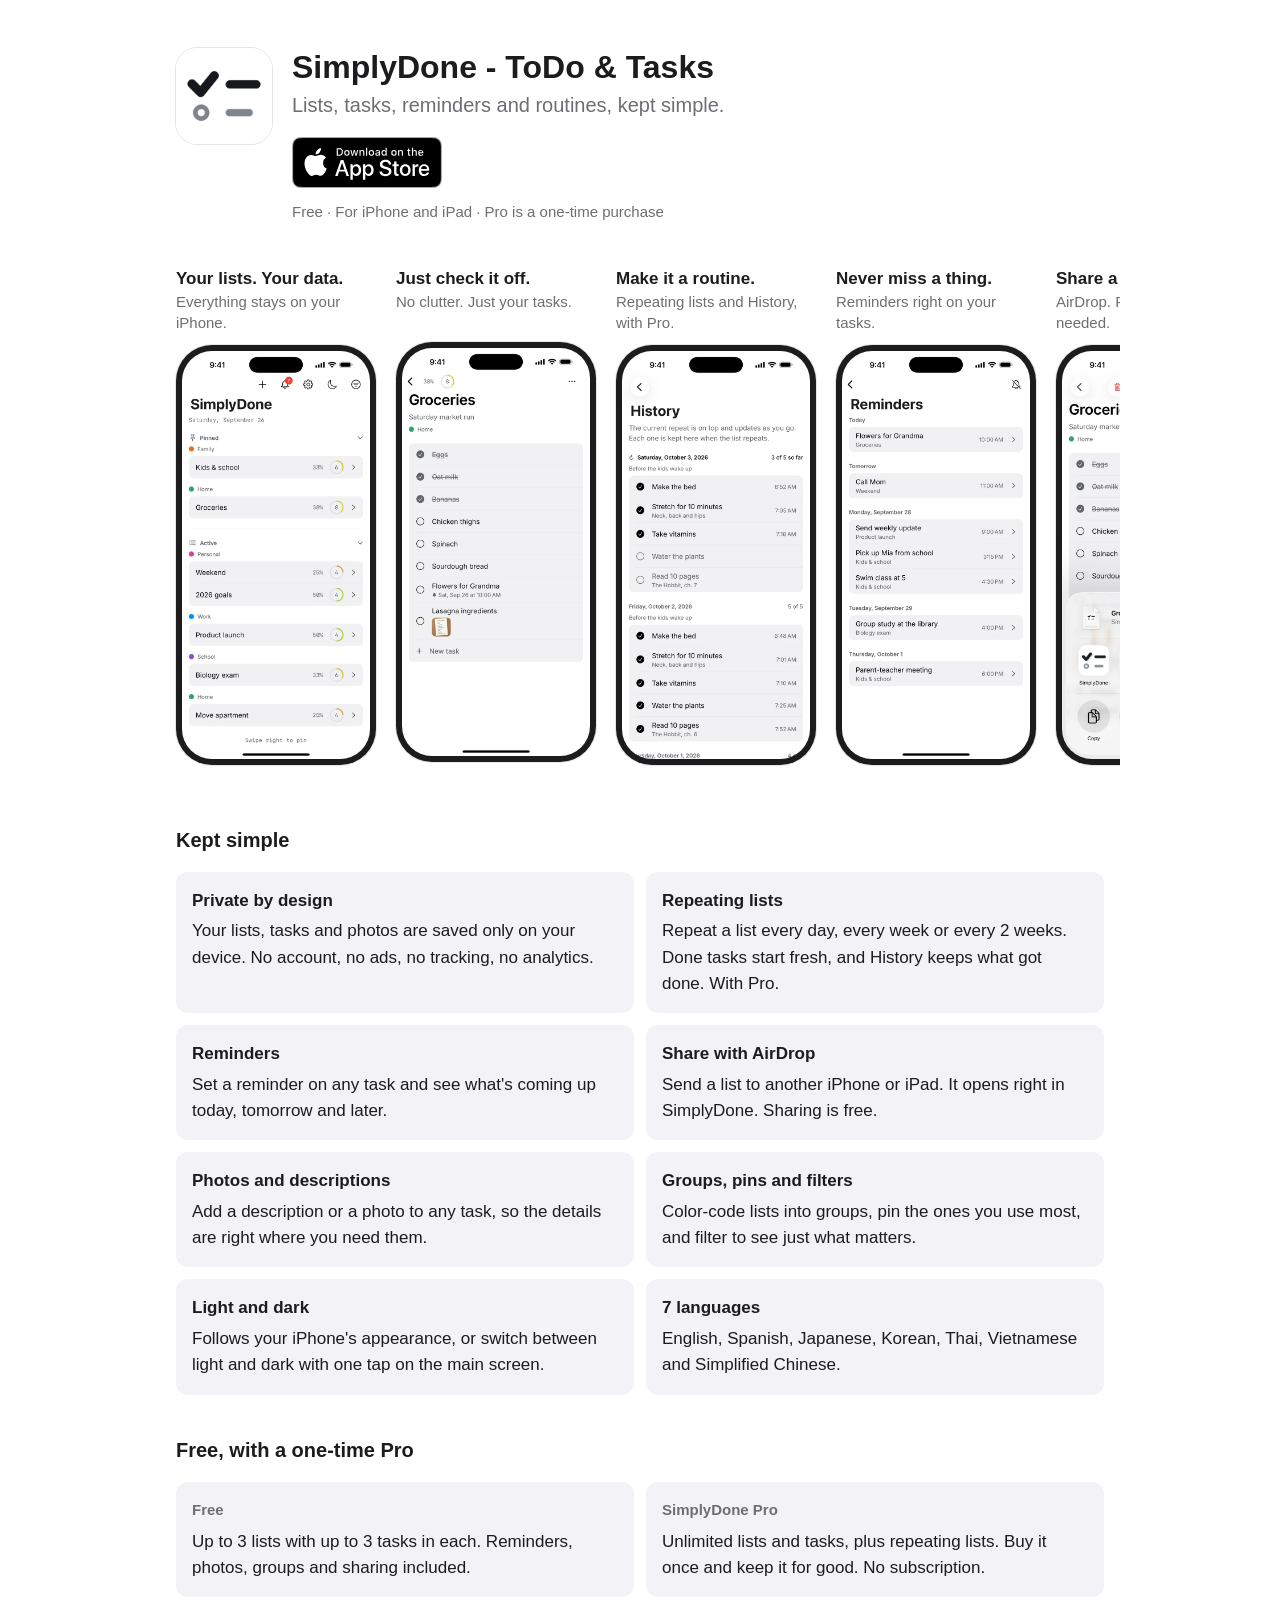
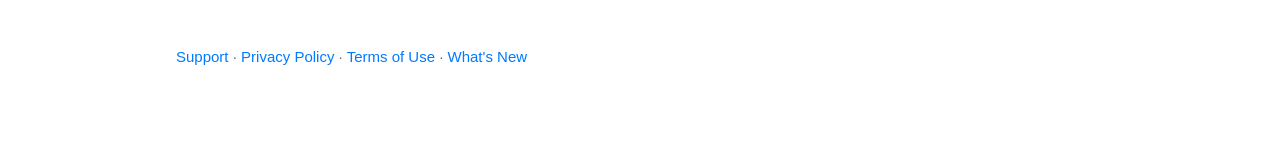
==== index.html @ 26eb67f1 "feature: product landing page for SimplyDone - ToDo & Tasks - Make the home page the app's product p" ====
<!doctype html>
<html lang="en">
  <head>
    <meta charset="utf-8" />
    <meta name="viewport" content="width=device-width, initial-scale=1" />
    <title>SimplyDone - ToDo &amp; Tasks</title>
    <meta name="description" content="Lists, tasks, reminders and routines, kept simple. Everything stays on your iPhone. No account, no ads, no tracking." />
    <meta name="apple-itunes-app" content="app-id=6815755294" />
    <link rel="icon" type="image/png" href="favicon.png" />
    <link rel="apple-touch-icon" href="apple-touch-icon.png" />
    <link rel="stylesheet" href="style.css" />
  </head>
  <body>
    <main class="wide">
      <header class="app-header">
        <img class="app-icon" src="todo/images/icon.png" width="96" height="96" alt="SimplyDone app icon" />
        <div>
          <h1>SimplyDone - ToDo &amp; Tasks</h1>
          <p class="tagline">Lists, tasks, reminders and routines, kept simple.</p>
          <a class="store-badge" href="https://apps.apple.com/app/id6815755294">
            <img src="todo/images/app-store-black.svg" width="150" height="50" alt="Download on the App Store" />
          </a>
          <p class="meta">Free · For iPhone and iPad · Pro is a one-time purchase</p>
        </div>
      </header>

      <section class="gallery" aria-label="Screenshots">
        <figure>
          <figcaption><strong>Your lists. Your data.</strong> Everything stays on your iPhone.</figcaption>
          <div class="phone"><img src="todo/images/main.webp" width="660" height="1434" alt="The main screen with pinned and active lists in color groups" /></div>
        </figure>
        <figure>
          <figcaption><strong>Just check it off.</strong> No clutter. Just your tasks.</figcaption>
          <div class="phone"><img src="todo/images/check.webp" width="660" height="1434" alt="A grocery list with some items checked off" loading="lazy" /></div>
        </figure>
        <figure>
          <figcaption><strong>Make it a routine.</strong> Repeating lists and History, with Pro.</figcaption>
          <div class="phone"><img src="todo/images/routine.webp" width="660" height="1434" alt="History of a repeating morning list, with the time each task was done" loading="lazy" /></div>
        </figure>
        <figure>
          <figcaption><strong>Never miss a thing.</strong> Reminders right on your tasks.</figcaption>
          <div class="phone"><img src="todo/images/reminders.webp" width="660" height="1434" alt="Upcoming reminders grouped by day" loading="lazy" /></div>
        </figure>
        <figure>
          <figcaption><strong>Share a list in a tap.</strong> AirDrop. Free, no account needed.</figcaption>
          <div class="phone"><img src="todo/images/share.webp" width="660" height="1434" alt="Sharing a grocery list from the share sheet" loading="lazy" /></div>
        </figure>
        <figure>
          <figcaption><strong>Add a photo to any task.</strong> Snap the flyer, the note, the list.</figcaption>
          <div class="phone"><img src="todo/images/photos.webp" width="660" height="1434" alt="A photo of a field trip flyer attached to a task" loading="lazy" /></div>
        </figure>
        <figure>
          <figcaption><strong>Sorted your way.</strong> Color groups, pins and filters.</figcaption>
          <div class="phone"><img src="todo/images/sorted.webp" width="660" height="1434" alt="Filtering the main screen by Pinned, Active or Completed" loading="lazy" /></div>
        </figure>
        <figure>
          <figcaption><strong>No sign-up. Just start.</strong> Your lists never leave your iPhone.</figcaption>
          <div class="phone"><img src="todo/images/dark.webp" width="660" height="1434" alt="The main screen in dark mode" loading="lazy" /></div>
        </figure>
      </section>

      <h2>Kept simple</h2>
      <div class="features">
        <div class="card">
          <h3>Private by design</h3>
          <p>Your lists, tasks and photos are saved only on your device. No account, no ads, no tracking, no analytics.</p>
        </div>
        <div class="card">
          <h3>Repeating lists</h3>
          <p>Repeat a list every day, every week or every 2 weeks. Done tasks start fresh, and History keeps what got done. With Pro.</p>
        </div>
        <div class="card">
          <h3>Reminders</h3>
          <p>Set a reminder on any task and see what's coming up today, tomorrow and later.</p>
        </div>
        <div class="card">
          <h3>Share with AirDrop</h3>
          <p>Send a list to another iPhone or iPad. It opens right in SimplyDone. Sharing is free.</p>
        </div>
        <div class="card">
          <h3>Photos and descriptions</h3>
          <p>Add a description or a photo to any task, so the details are right where you need them.</p>
        </div>
        <div class="card">
          <h3>Groups, pins and filters</h3>
          <p>Color-code lists into groups, pin the ones you use most, and filter to see just what matters.</p>
        </div>
        <div class="card">
          <h3>Light and dark</h3>
          <p>Follows your iPhone's appearance, or switch between light and dark with one tap on the main screen.</p>
        </div>
        <div class="card">
          <h3>7 languages</h3>
          <p>English, Spanish, Japanese, Korean, Thai, Vietnamese and Simplified Chinese.</p>
        </div>
      </div>

      <h2>Free, with a one-time Pro</h2>
      <div class="features">
        <div class="card">
          <p class="label">Free</p>
          <p>Up to 3 lists with up to 3 tasks in each. Reminders, photos, groups and sharing included.</p>
        </div>
        <div class="card">
          <p class="label">SimplyDone Pro</p>
          <p>Unlimited lists and tasks, plus repeating lists. Buy it once and keep it for good. No subscription.</p>
        </div>
      </div>

      <footer>
        <p><a href="todo/support/">Support</a> · <a href="todo/privacy/">Privacy Policy</a> · <a href="todo/terms/">Terms of Use</a> · <a href="todo/changelog/">What's New</a></p>
      </footer>
    </main>
  </body>
</html>
---- style.css ----
:root {
  --text: #1c1c1e;
  --muted: #6e6e73;
  --background: #ffffff;
  --card: #f2f2f7;
  --link: #007aff;
  --hairline: rgba(0, 0, 0, 0.1);
}

@media (prefers-color-scheme: dark) {
  :root {
    --text: #f2f2f7;
    --muted: #98989f;
    --background: #000000;
    --card: #1c1c1e;
    --link: #0a84ff;
    --hairline: rgba(255, 255, 255, 0.16);
  }
}

* {
  box-sizing: border-box;
}

body {
  margin: 0;
  background: var(--background);
  color: var(--text);
  font: 17px/1.55 -apple-system, BlinkMacSystemFont, 'SF Pro Text', 'Helvetica Neue', Arial, sans-serif;
  -webkit-text-size-adjust: 100%;
}

main {
  max-width: 680px;
  margin: 0 auto;
  padding: 48px 16px 64px;
}

h1 {
  font-size: 32px;
  line-height: 1.2;
  margin: 0 0 8px;
}

h2 {
  font-size: 20px;
  margin: 40px 0 8px;
}

h3 {
  font-size: 17px;
  margin: 24px 0 4px;
}

p,
ul {
  margin: 0 0 12px;
}

ul {
  padding-left: 20px;
}

a {
  color: var(--link);
  text-decoration: none;
}

a:hover {
  text-decoration: underline;
}

.subtitle {
  color: var(--muted);
  margin-bottom: 32px;
}

.card {
  background: var(--card);
  border-radius: 12px;
  padding: 16px;
  margin: 16px 0;
}

.card p:last-child,
.card ul:last-child {
  margin-bottom: 0;
}

.label {
  color: var(--muted);
  font-size: 15px;
  font-weight: 600;
  margin-bottom: 8px;
}

footer {
  margin-top: 48px;
  color: var(--muted);
  font-size: 15px;
}

/* Product page */

main.wide {
  max-width: 960px;
}

.app-header {
  display: flex;
  gap: 20px;
  align-items: flex-start;
  margin-bottom: 40px;
}

.app-header h1 {
  margin-bottom: 4px;
}

.app-icon {
  flex: none;
  width: 96px;
  height: 96px;
  border-radius: 22%;
  box-shadow: 0 0 0 1px var(--hairline);
}

.tagline {
  color: var(--muted);
  font-size: 20px;
  margin-bottom: 16px;
}

.store-badge {
  display: block;
  width: fit-content;
}

.store-badge img {
  display: block;
  width: 150px;
  height: auto;
}

.meta {
  color: var(--muted);
  font-size: 15px;
  margin: 12px 0 0;
}

.gallery {
  display: flex;
  gap: 20px;
  overflow-x: auto;
  scroll-snap-type: x mandatory;
  margin: 0 -16px;
  padding: 4px 16px 20px;
  scroll-padding: 0 16px;
}

.gallery figure {
  flex: 0 0 200px;
  margin: 0;
  scroll-snap-align: start;
}

.gallery figcaption {
  color: var(--muted);
  font-size: 15px;
  line-height: 1.4;
  min-height: 63px;
  margin-bottom: 12px;
}

.gallery figcaption strong {
  display: block;
  color: var(--text);
  font-size: 17px;
}

.phone {
  padding: 6px;
  border-radius: 36px;
  background: #1c1c1e;
  box-shadow: 0 0 0 1px var(--hairline);
}

.phone img {
  display: block;
  width: 100%;
  height: auto;
  border-radius: 30px;
}

.features {
  display: grid;
  grid-template-columns: 1fr 1fr;
  gap: 12px;
  margin: 16px 0;
}

.features .card {
  margin: 0;
}

.features h3 {
  margin-top: 0;
}

@media (max-width: 600px) {
  .features {
    grid-template-columns: 1fr;
  }
}

@media (max-width: 480px) {
  .app-header {
    flex-direction: column;
    gap: 16px;
  }

  .app-header h1 {
    font-size: 28px;
  }

  .tagline {
    font-size: 17px;
  }
}
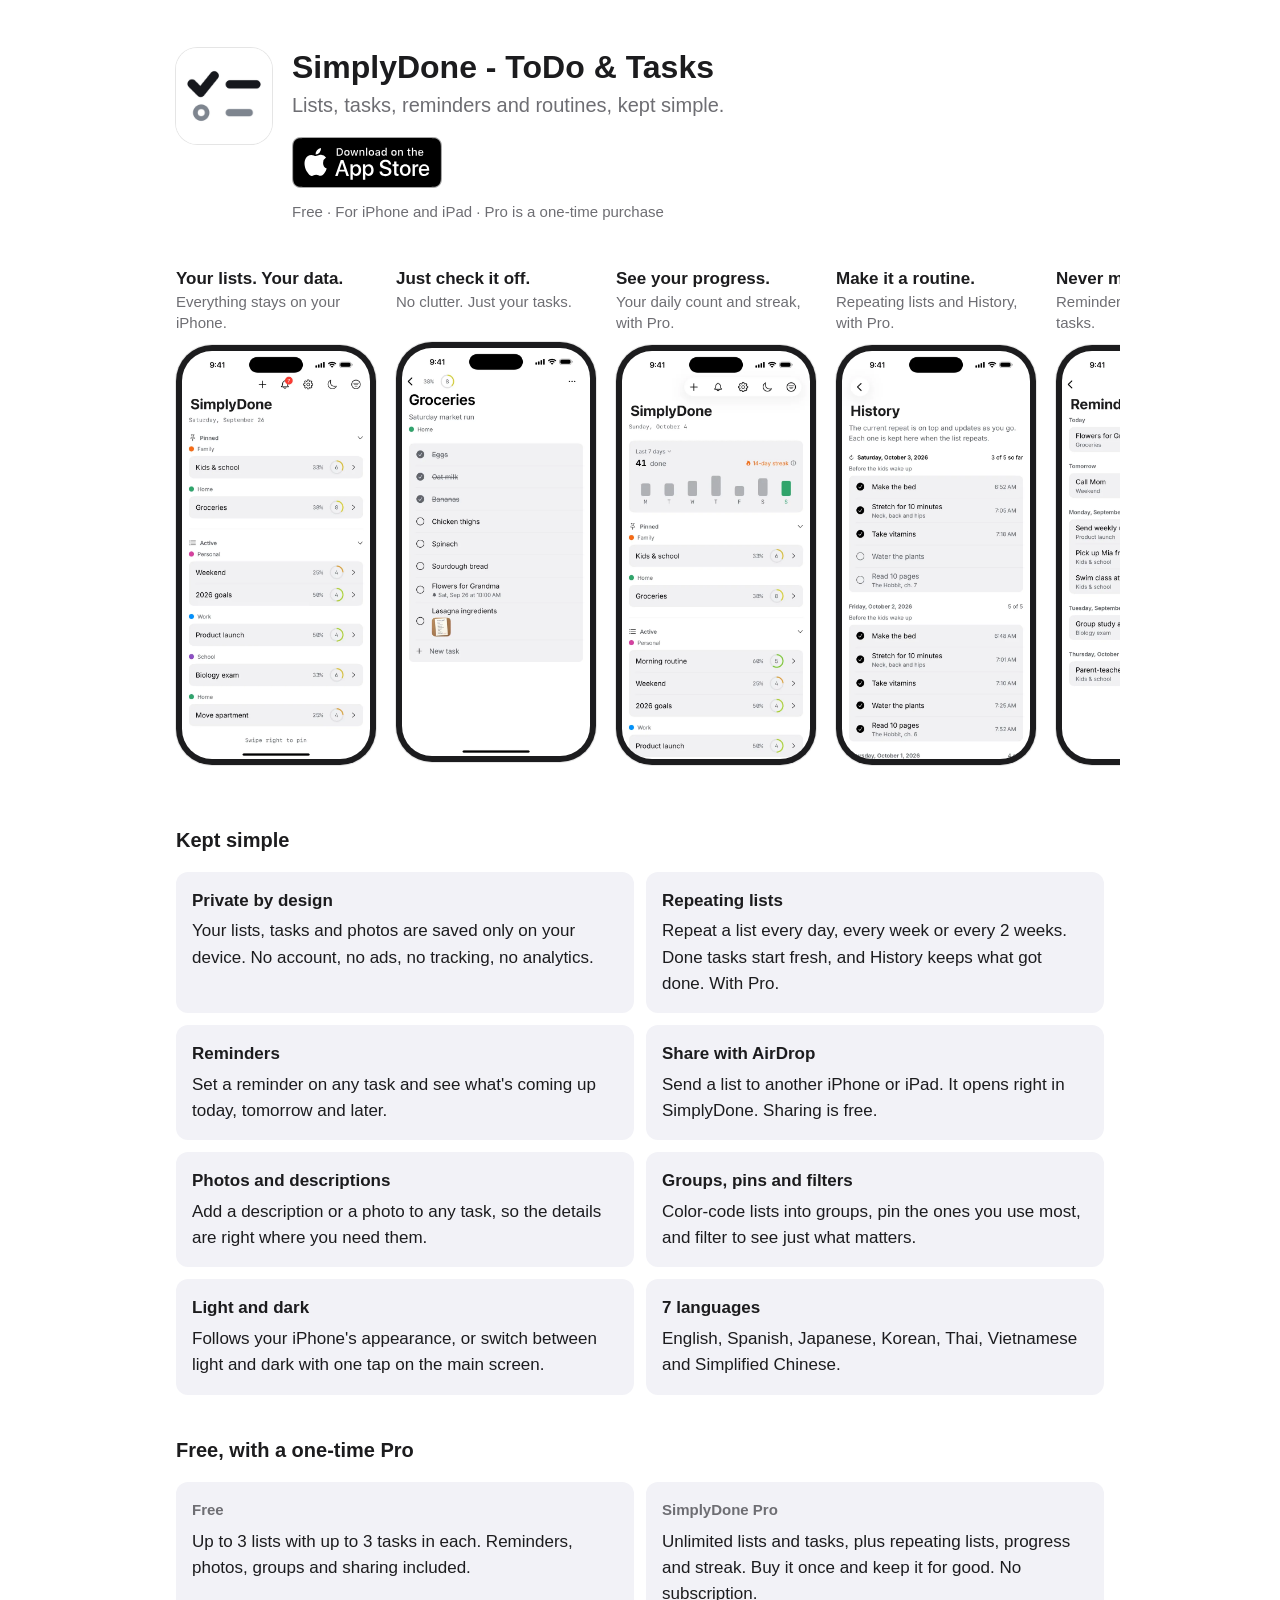
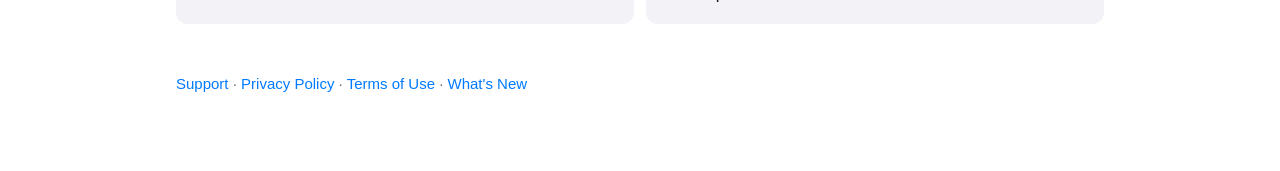
==== commit 2c4c1e42: "feature: 1.2.0 changelog and app previews - Add 1.2.0 to What's New, released Oct 5, 2026: progress " ====
--- a/index.html
+++ b/index.html
@@ -34,6 +34,10 @@
           <div class="phone"><img src="todo/images/check.webp" width="660" height="1434" alt="A grocery list with some items checked off" loading="lazy" /></div>
         </figure>
         <figure>
+          <figcaption><strong>See your progress.</strong> Your daily count and streak, with Pro.</figcaption>
+          <div class="phone"><img src="todo/images/progress.webp" width="660" height="1434" alt="The progress card on the main screen, with tasks done each day and a 14-day streak" loading="lazy" /></div>
+        </figure>
+        <figure>
           <figcaption><strong>Make it a routine.</strong> Repeating lists and History, with Pro.</figcaption>
           <div class="phone"><img src="todo/images/routine.webp" width="660" height="1434" alt="History of a repeating morning list, with the time each task was done" loading="lazy" /></div>
         </figure>
@@ -55,7 +59,7 @@
         </figure>
         <figure>
           <figcaption><strong>No sign-up. Just start.</strong> Your lists never leave your iPhone.</figcaption>
-          <div class="phone"><img src="todo/images/dark.webp" width="660" height="1434" alt="The main screen in dark mode" loading="lazy" /></div>
+          <div class="phone"><img src="todo/images/dark.webp" width="660" height="1434" alt="The main screen in dark mode, with the progress card" loading="lazy" /></div>
         </figure>
       </section>
 
@@ -103,7 +107,7 @@
         </div>
         <div class="card">
           <p class="label">SimplyDone Pro</p>
-          <p>Unlimited lists and tasks, plus repeating lists. Buy it once and keep it for good. No subscription.</p>
+          <p>Unlimited lists and tasks, plus repeating lists, progress and streak. Buy it once and keep it for good. No subscription.</p>
         </div>
       </div>
 
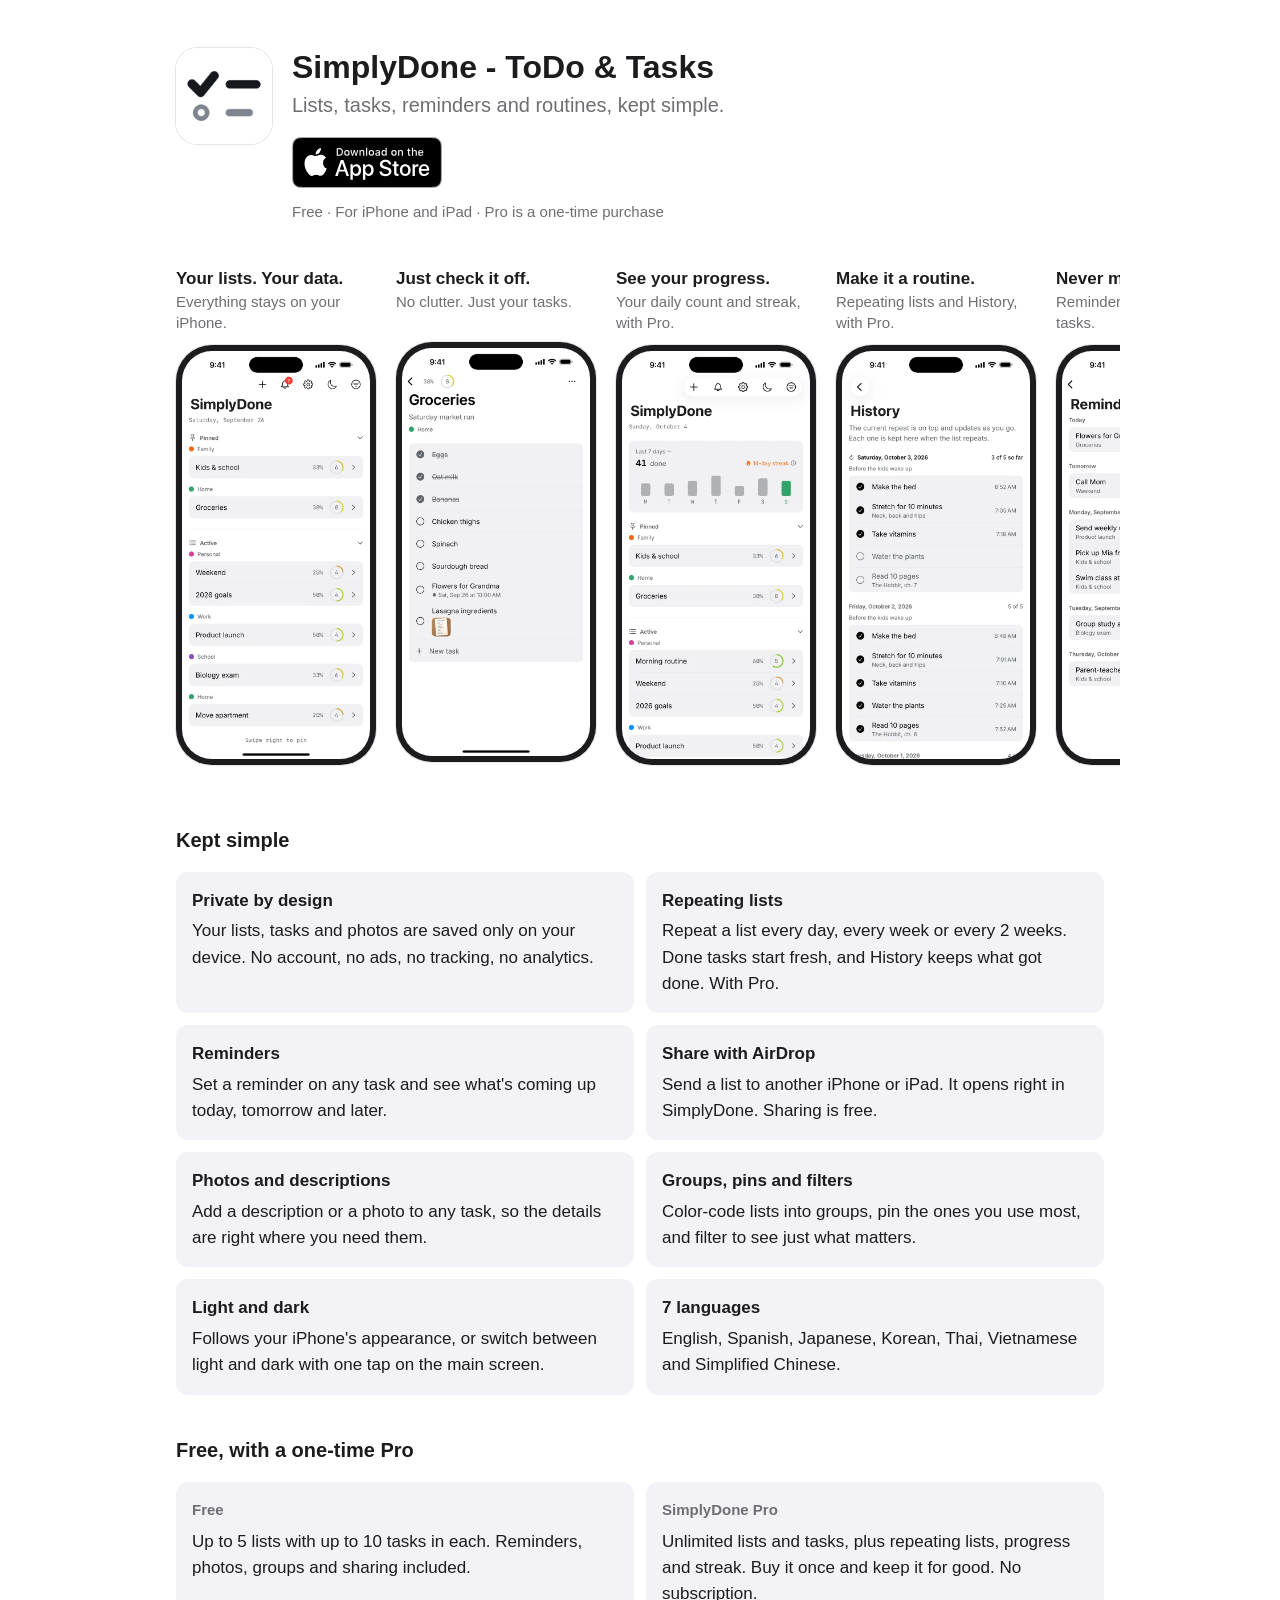
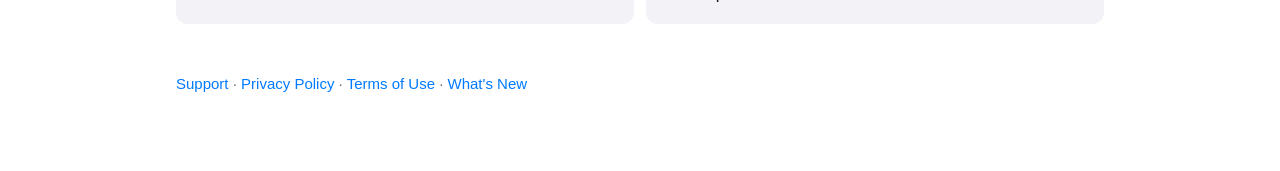
==== commit 0f0fc0bc: "chore: raise free tier limits to 5 lists and 10 tasks - Update the landing page Free card from 3 lis" ====
--- a/index.html
+++ b/index.html
@@ -3,12 +3,40 @@
   <head>
     <meta charset="utf-8" />
     <meta name="viewport" content="width=device-width, initial-scale=1" />
-    <title>SimplyDone - ToDo &amp; Tasks</title>
-    <meta name="description" content="Lists, tasks, reminders and routines, kept simple. Everything stays on your iPhone. No account, no ads, no tracking." />
+    <title>SimplyDone - ToDo &amp; Tasks · Private To-Do List App for iPhone</title>
+    <meta name="description" content="A simple to-do list app for iPhone and iPad. Lists, tasks, reminders and routines, kept simple. Everything stays on your iPhone. No account, no ads, no tracking." />
+    <link rel="canonical" href="https://simplydevlab.github.io/simplydone-site/" />
     <meta name="apple-itunes-app" content="app-id=6815755294" />
+    <meta property="og:type" content="website" />
+    <meta property="og:site_name" content="SimplyDone" />
+    <meta property="og:title" content="SimplyDone - ToDo &amp; Tasks" />
+    <meta property="og:description" content="Lists, tasks, reminders and routines, kept simple. Everything stays on your iPhone. No account, no ads, no tracking." />
+    <meta property="og:url" content="https://simplydevlab.github.io/simplydone-site/" />
+    <meta property="og:image" content="https://simplydevlab.github.io/simplydone-site/todo/images/icon.png" />
+    <meta property="og:image:alt" content="SimplyDone app icon" />
+    <meta name="twitter:card" content="summary" />
     <link rel="icon" type="image/png" href="favicon.png" />
     <link rel="apple-touch-icon" href="apple-touch-icon.png" />
     <link rel="stylesheet" href="style.css" />
+    <script type="application/ld+json">
+      {
+        "@context": "https://schema.org",
+        "@type": "MobileApplication",
+        "name": "SimplyDone - ToDo & Tasks",
+        "description": "Lists, tasks, reminders and routines, kept simple. Everything stays on your iPhone. No account, no ads, no tracking.",
+        "url": "https://simplydevlab.github.io/simplydone-site/",
+        "image": "https://simplydevlab.github.io/simplydone-site/todo/images/icon.png",
+        "operatingSystem": "iOS",
+        "applicationCategory": "UtilitiesApplication",
+        "installUrl": "https://apps.apple.com/app/id6815755294",
+        "inLanguage": ["en", "es", "ja", "ko", "th", "vi", "zh-Hans"],
+        "offers": {
+          "@type": "Offer",
+          "price": "0",
+          "priceCurrency": "USD"
+        }
+      }
+    </script>
   </head>
   <body>
     <main class="wide">
@@ -103,7 +131,7 @@
       <div class="features">
         <div class="card">
           <p class="label">Free</p>
-          <p>Up to 3 lists with up to 3 tasks in each. Reminders, photos, groups and sharing included.</p>
+          <p>Up to 5 lists with up to 10 tasks in each. Reminders, photos, groups and sharing included.</p>
         </div>
         <div class="card">
           <p class="label">SimplyDone Pro</p>
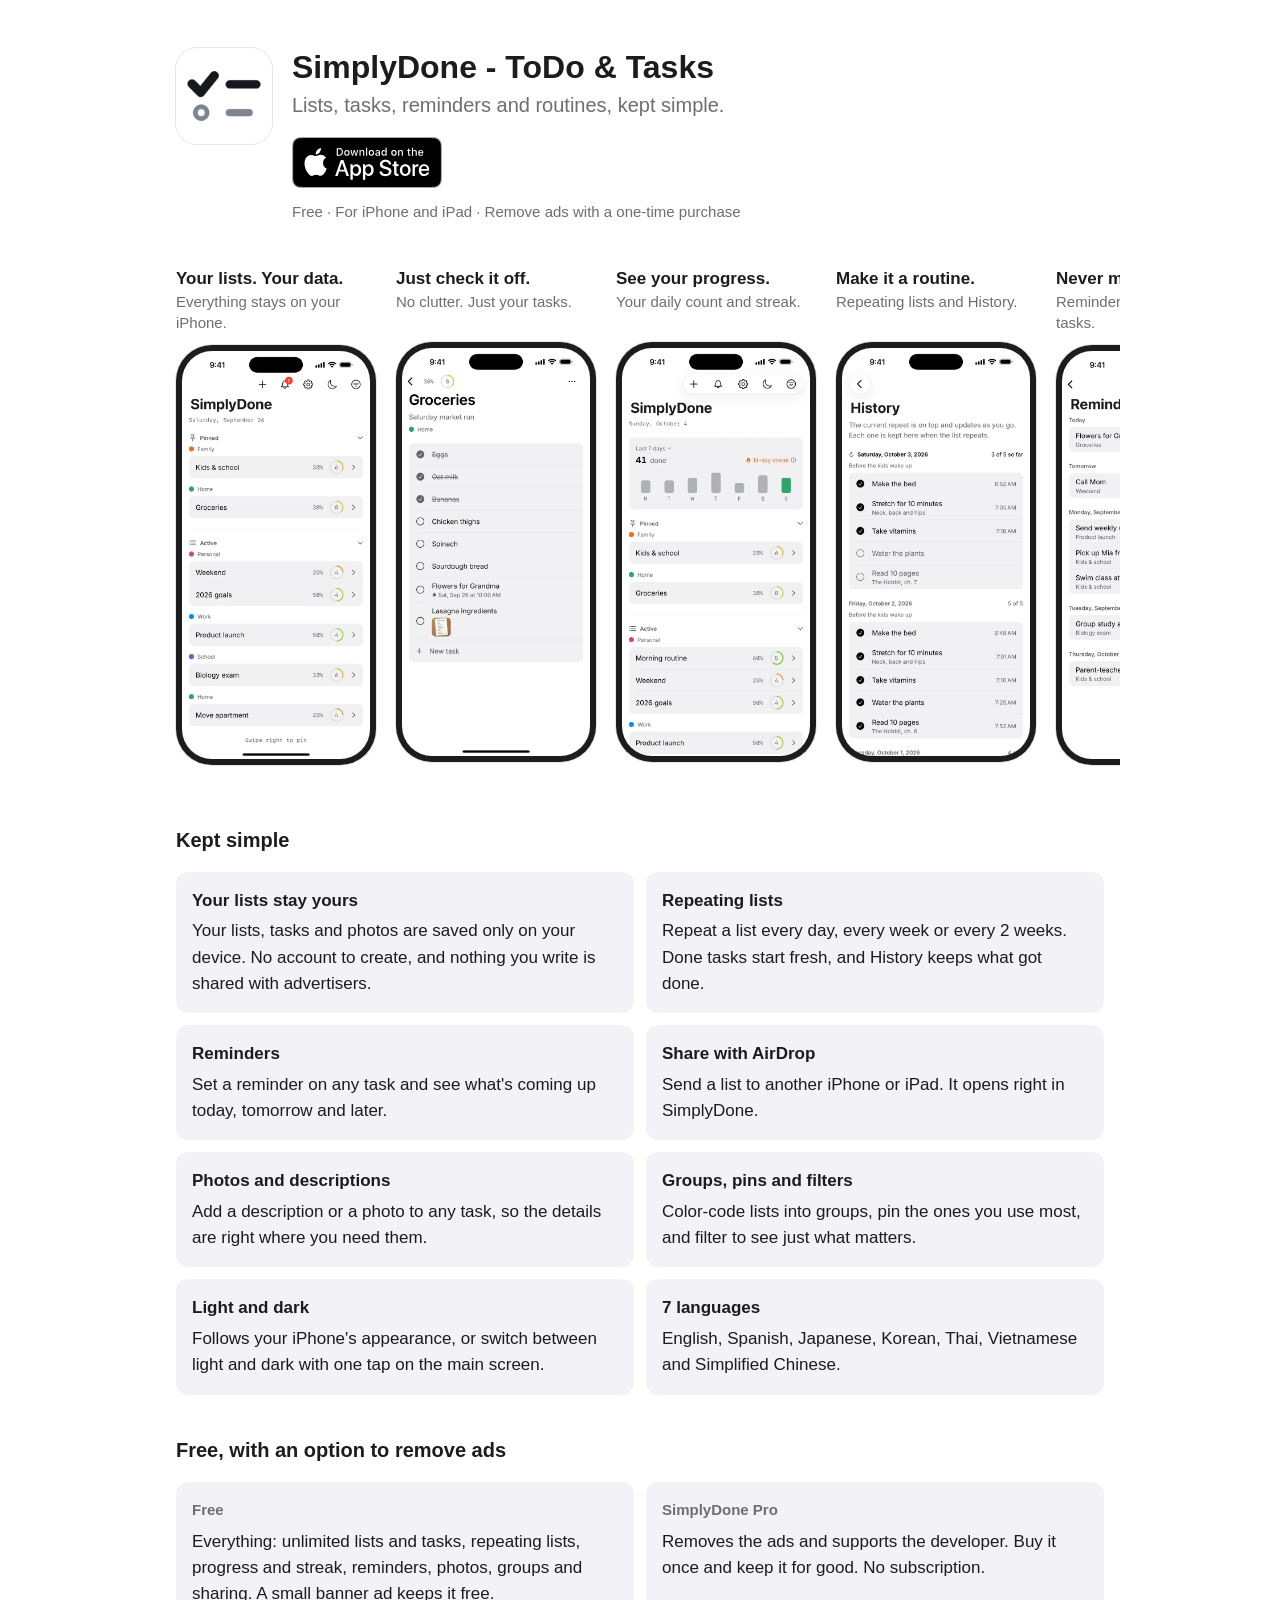
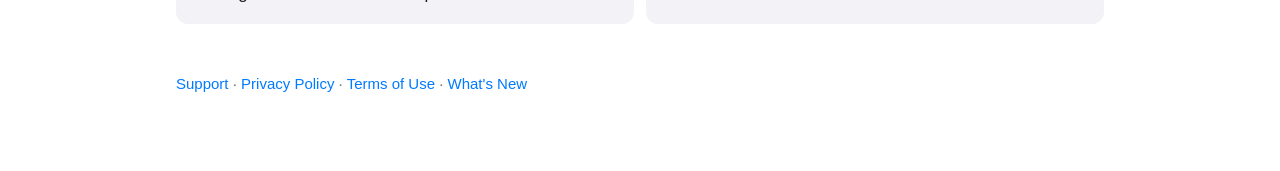
==== commit c26c61c0: "chore: Site matches 1.3.0, free with ads and Pro removes them - Privacy Policy: new Ads and "Your ch" ====
--- a/index.html
+++ b/index.html
@@ -3,14 +3,14 @@
   <head>
     <meta charset="utf-8" />
     <meta name="viewport" content="width=device-width, initial-scale=1" />
-    <title>SimplyDone - ToDo &amp; Tasks · Private To-Do List App for iPhone</title>
-    <meta name="description" content="A simple to-do list app for iPhone and iPad. Lists, tasks, reminders and routines, kept simple. Everything stays on your iPhone. No account, no ads, no tracking." />
+    <title>SimplyDone - ToDo &amp; Tasks · Simple To-Do List App for iPhone</title>
+    <meta name="description" content="A simple to-do list app for iPhone and iPad. Lists, tasks, reminders and routines, kept simple. Free, with no account. Your lists stay on your iPhone." />
     <link rel="canonical" href="https://simplydevlab.github.io/simplydone-site/" />
     <meta name="apple-itunes-app" content="app-id=6815755294" />
     <meta property="og:type" content="website" />
     <meta property="og:site_name" content="SimplyDone" />
     <meta property="og:title" content="SimplyDone - ToDo &amp; Tasks" />
-    <meta property="og:description" content="Lists, tasks, reminders and routines, kept simple. Everything stays on your iPhone. No account, no ads, no tracking." />
+    <meta property="og:description" content="Lists, tasks, reminders and routines, kept simple. Free, with no account. Your lists stay on your iPhone." />
     <meta property="og:url" content="https://simplydevlab.github.io/simplydone-site/" />
     <meta property="og:image" content="https://simplydevlab.github.io/simplydone-site/todo/images/icon.png" />
     <meta property="og:image:alt" content="SimplyDone app icon" />
@@ -23,7 +23,7 @@
         "@context": "https://schema.org",
         "@type": "MobileApplication",
         "name": "SimplyDone - ToDo & Tasks",
-        "description": "Lists, tasks, reminders and routines, kept simple. Everything stays on your iPhone. No account, no ads, no tracking.",
+        "description": "Lists, tasks, reminders and routines, kept simple. Free, with no account. Your lists stay on your iPhone.",
         "url": "https://simplydevlab.github.io/simplydone-site/",
         "image": "https://simplydevlab.github.io/simplydone-site/todo/images/icon.png",
         "operatingSystem": "iOS",
@@ -48,7 +48,7 @@
           <a class="store-badge" href="https://apps.apple.com/app/id6815755294">
             <img src="todo/images/app-store-black.svg" width="150" height="50" alt="Download on the App Store" />
           </a>
-          <p class="meta">Free · For iPhone and iPad · Pro is a one-time purchase</p>
+          <p class="meta">Free · For iPhone and iPad · Remove ads with a one-time purchase</p>
         </div>
       </header>
 
@@ -62,11 +62,11 @@
           <div class="phone"><img src="todo/images/check.webp" width="660" height="1434" alt="A grocery list with some items checked off" loading="lazy" /></div>
         </figure>
         <figure>
-          <figcaption><strong>See your progress.</strong> Your daily count and streak, with Pro.</figcaption>
+          <figcaption><strong>See your progress.</strong> Your daily count and streak.</figcaption>
           <div class="phone"><img src="todo/images/progress.webp" width="660" height="1434" alt="The progress card on the main screen, with tasks done each day and a 14-day streak" loading="lazy" /></div>
         </figure>
         <figure>
-          <figcaption><strong>Make it a routine.</strong> Repeating lists and History, with Pro.</figcaption>
+          <figcaption><strong>Make it a routine.</strong> Repeating lists and History.</figcaption>
           <div class="phone"><img src="todo/images/routine.webp" width="660" height="1434" alt="History of a repeating morning list, with the time each task was done" loading="lazy" /></div>
         </figure>
         <figure>
@@ -74,7 +74,7 @@
           <div class="phone"><img src="todo/images/reminders.webp" width="660" height="1434" alt="Upcoming reminders grouped by day" loading="lazy" /></div>
         </figure>
         <figure>
-          <figcaption><strong>Share a list in a tap.</strong> AirDrop. Free, no account needed.</figcaption>
+          <figcaption><strong>Share a list in a tap.</strong> AirDrop. No account needed.</figcaption>
           <div class="phone"><img src="todo/images/share.webp" width="660" height="1434" alt="Sharing a grocery list from the share sheet" loading="lazy" /></div>
         </figure>
         <figure>
@@ -94,12 +94,12 @@
       <h2>Kept simple</h2>
       <div class="features">
         <div class="card">
-          <h3>Private by design</h3>
-          <p>Your lists, tasks and photos are saved only on your device. No account, no ads, no tracking, no analytics.</p>
+          <h3>Your lists stay yours</h3>
+          <p>Your lists, tasks and photos are saved only on your device. No account to create, and nothing you write is shared with advertisers.</p>
         </div>
         <div class="card">
           <h3>Repeating lists</h3>
-          <p>Repeat a list every day, every week or every 2 weeks. Done tasks start fresh, and History keeps what got done. With Pro.</p>
+          <p>Repeat a list every day, every week or every 2 weeks. Done tasks start fresh, and History keeps what got done.</p>
         </div>
         <div class="card">
           <h3>Reminders</h3>
@@ -107,7 +107,7 @@
         </div>
         <div class="card">
           <h3>Share with AirDrop</h3>
-          <p>Send a list to another iPhone or iPad. It opens right in SimplyDone. Sharing is free.</p>
+          <p>Send a list to another iPhone or iPad. It opens right in SimplyDone.</p>
         </div>
         <div class="card">
           <h3>Photos and descriptions</h3>
@@ -127,15 +127,15 @@
         </div>
       </div>
 
-      <h2>Free, with a one-time Pro</h2>
+      <h2>Free, with an option to remove ads</h2>
       <div class="features">
         <div class="card">
           <p class="label">Free</p>
-          <p>Up to 5 lists with up to 10 tasks in each. Reminders, photos, groups and sharing included.</p>
+          <p>Everything: unlimited lists and tasks, repeating lists, progress and streak, reminders, photos, groups and sharing. A small banner ad keeps it free.</p>
         </div>
         <div class="card">
           <p class="label">SimplyDone Pro</p>
-          <p>Unlimited lists and tasks, plus repeating lists, progress and streak. Buy it once and keep it for good. No subscription.</p>
+          <p>Removes the ads and supports the developer. Buy it once and keep it for good. No subscription.</p>
         </div>
       </div>
 
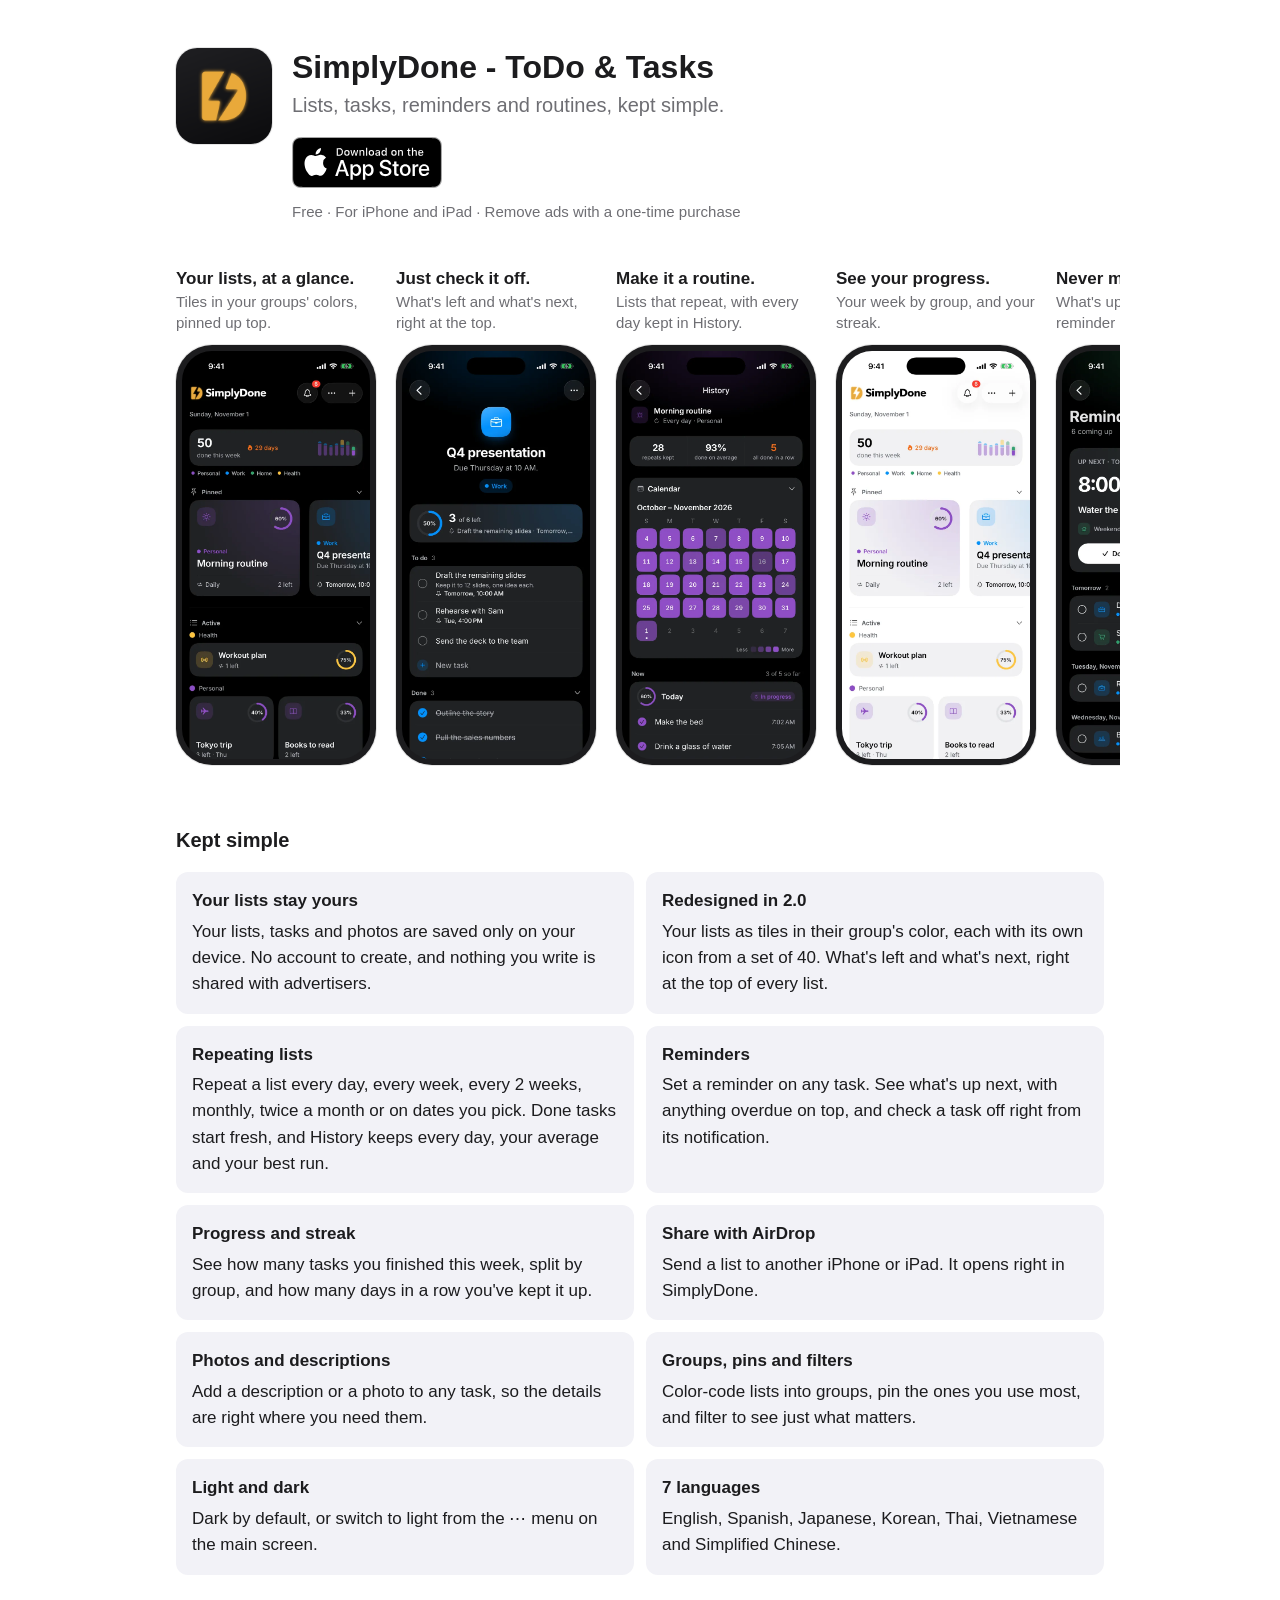
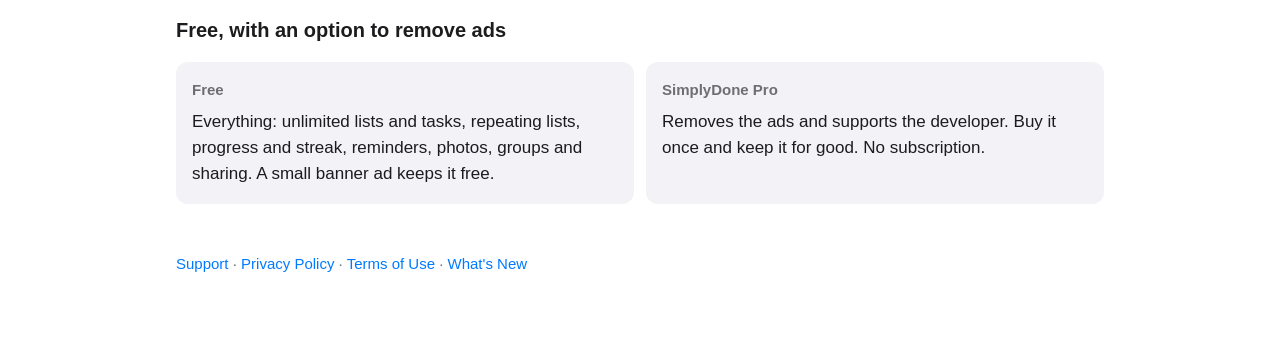
==== commit b49fe522: "chore: Site matches 2.0.0, with the redesign's icon, screenshots and What's New - App icon, favicon " ====
--- a/index.html
+++ b/index.html
@@ -54,40 +54,32 @@
 
       <section class="gallery" aria-label="Screenshots">
         <figure>
-          <figcaption><strong>Your lists. Your data.</strong> Everything stays on your iPhone.</figcaption>
-          <div class="phone"><img src="todo/images/main.webp" width="660" height="1434" alt="The main screen with pinned and active lists in color groups" /></div>
+          <figcaption><strong>Your lists, at a glance.</strong> Tiles in your groups' colors, pinned up top.</figcaption>
+          <div class="phone"><img src="todo/images/main.webp" width="660" height="1435" alt="The main screen in dark mode: this week's done count and streak, pinned lists as tiles, and active lists in color groups" /></div>
         </figure>
         <figure>
-          <figcaption><strong>Just check it off.</strong> No clutter. Just your tasks.</figcaption>
-          <div class="phone"><img src="todo/images/check.webp" width="660" height="1434" alt="A grocery list with some items checked off" loading="lazy" /></div>
+          <figcaption><strong>Just check it off.</strong> What's left and what's next, right at the top.</figcaption>
+          <div class="phone"><img src="todo/images/check.webp" width="660" height="1435" alt="A work list with 3 of 6 tasks left, its next reminder, and done tasks folded below" loading="lazy" /></div>
         </figure>
         <figure>
-          <figcaption><strong>See your progress.</strong> Your daily count and streak.</figcaption>
-          <div class="phone"><img src="todo/images/progress.webp" width="660" height="1434" alt="The progress card on the main screen, with tasks done each day and a 14-day streak" loading="lazy" /></div>
+          <figcaption><strong>Make it a routine.</strong> Lists that repeat, with every day kept in History.</figcaption>
+          <div class="phone"><img src="todo/images/routine.webp" width="660" height="1435" alt="History of a daily morning list: a calendar of the days kept, the average done, and the best run" loading="lazy" /></div>
         </figure>
         <figure>
-          <figcaption><strong>Make it a routine.</strong> Repeating lists and History.</figcaption>
-          <div class="phone"><img src="todo/images/routine.webp" width="660" height="1434" alt="History of a repeating morning list, with the time each task was done" loading="lazy" /></div>
+          <figcaption><strong>See your progress.</strong> Your week by group, and your streak.</figcaption>
+          <div class="phone"><img src="todo/images/progress.webp" width="660" height="1435" alt="The main screen in light mode, with the week's tasks done by group and a 29-day streak" loading="lazy" /></div>
         </figure>
         <figure>
-          <figcaption><strong>Never miss a thing.</strong> Reminders right on your tasks.</figcaption>
-          <div class="phone"><img src="todo/images/reminders.webp" width="660" height="1434" alt="Upcoming reminders grouped by day" loading="lazy" /></div>
+          <figcaption><strong>Never miss a thing.</strong> What's up next, and every reminder by day.</figcaption>
+          <div class="phone"><img src="todo/images/reminders.webp" width="660" height="1435" alt="The Reminders page, with the next reminder on top and the rest grouped by day" loading="lazy" /></div>
         </figure>
         <figure>
-          <figcaption><strong>Share a list in a tap.</strong> AirDrop. No account needed.</figcaption>
-          <div class="phone"><img src="todo/images/share.webp" width="660" height="1434" alt="Sharing a grocery list from the share sheet" loading="lazy" /></div>
-        </figure>
-        <figure>
-          <figcaption><strong>Add a photo to any task.</strong> Snap the flyer, the note, the list.</figcaption>
-          <div class="phone"><img src="todo/images/photos.webp" width="660" height="1434" alt="A photo of a field trip flyer attached to a task" loading="lazy" /></div>
-        </figure>
-        <figure>
-          <figcaption><strong>Sorted your way.</strong> Color groups, pins and filters.</figcaption>
-          <div class="phone"><img src="todo/images/sorted.webp" width="660" height="1434" alt="Filtering the main screen by Pinned, Active or Completed" loading="lazy" /></div>
+          <figcaption><strong>Make every list yours.</strong> 40 icons, your groups' colors, and any repeat.</figcaption>
+          <div class="phone"><img src="todo/images/icons.webp" width="660" height="1435" alt="Editing a trip list: its icon, group and repeat" loading="lazy" /></div>
         </figure>
         <figure>
           <figcaption><strong>No sign-up. Just start.</strong> Your lists never leave your iPhone.</figcaption>
-          <div class="phone"><img src="todo/images/dark.webp" width="660" height="1434" alt="The main screen in dark mode, with the progress card" loading="lazy" /></div>
+          <div class="phone"><img src="todo/images/start.webp" width="660" height="1435" alt="The welcome screen, with a New list button and ready-made lists to start from" loading="lazy" /></div>
         </figure>
       </section>
 
@@ -98,12 +90,20 @@
           <p>Your lists, tasks and photos are saved only on your device. No account to create, and nothing you write is shared with advertisers.</p>
         </div>
         <div class="card">
+          <h3>Redesigned in 2.0</h3>
+          <p>Your lists as tiles in their group's color, each with its own icon from a set of 40. What's left and what's next, right at the top of every list.</p>
+        </div>
+        <div class="card">
           <h3>Repeating lists</h3>
-          <p>Repeat a list every day, every week or every 2 weeks. Done tasks start fresh, and History keeps what got done.</p>
+          <p>Repeat a list every day, every week, every 2 weeks, monthly, twice a month or on dates you pick. Done tasks start fresh, and History keeps every day, your average and your best run.</p>
         </div>
         <div class="card">
           <h3>Reminders</h3>
-          <p>Set a reminder on any task and see what's coming up today, tomorrow and later.</p>
+          <p>Set a reminder on any task. See what's up next, with anything overdue on top, and check a task off right from its notification.</p>
+        </div>
+        <div class="card">
+          <h3>Progress and streak</h3>
+          <p>See how many tasks you finished this week, split by group, and how many days in a row you've kept it up.</p>
         </div>
         <div class="card">
           <h3>Share with AirDrop</h3>
@@ -119,7 +119,7 @@
         </div>
         <div class="card">
           <h3>Light and dark</h3>
-          <p>Follows your iPhone's appearance, or switch between light and dark with one tap on the main screen.</p>
+          <p>Dark by default, or switch to light from the ⋯ menu on the main screen.</p>
         </div>
         <div class="card">
           <h3>7 languages</h3>
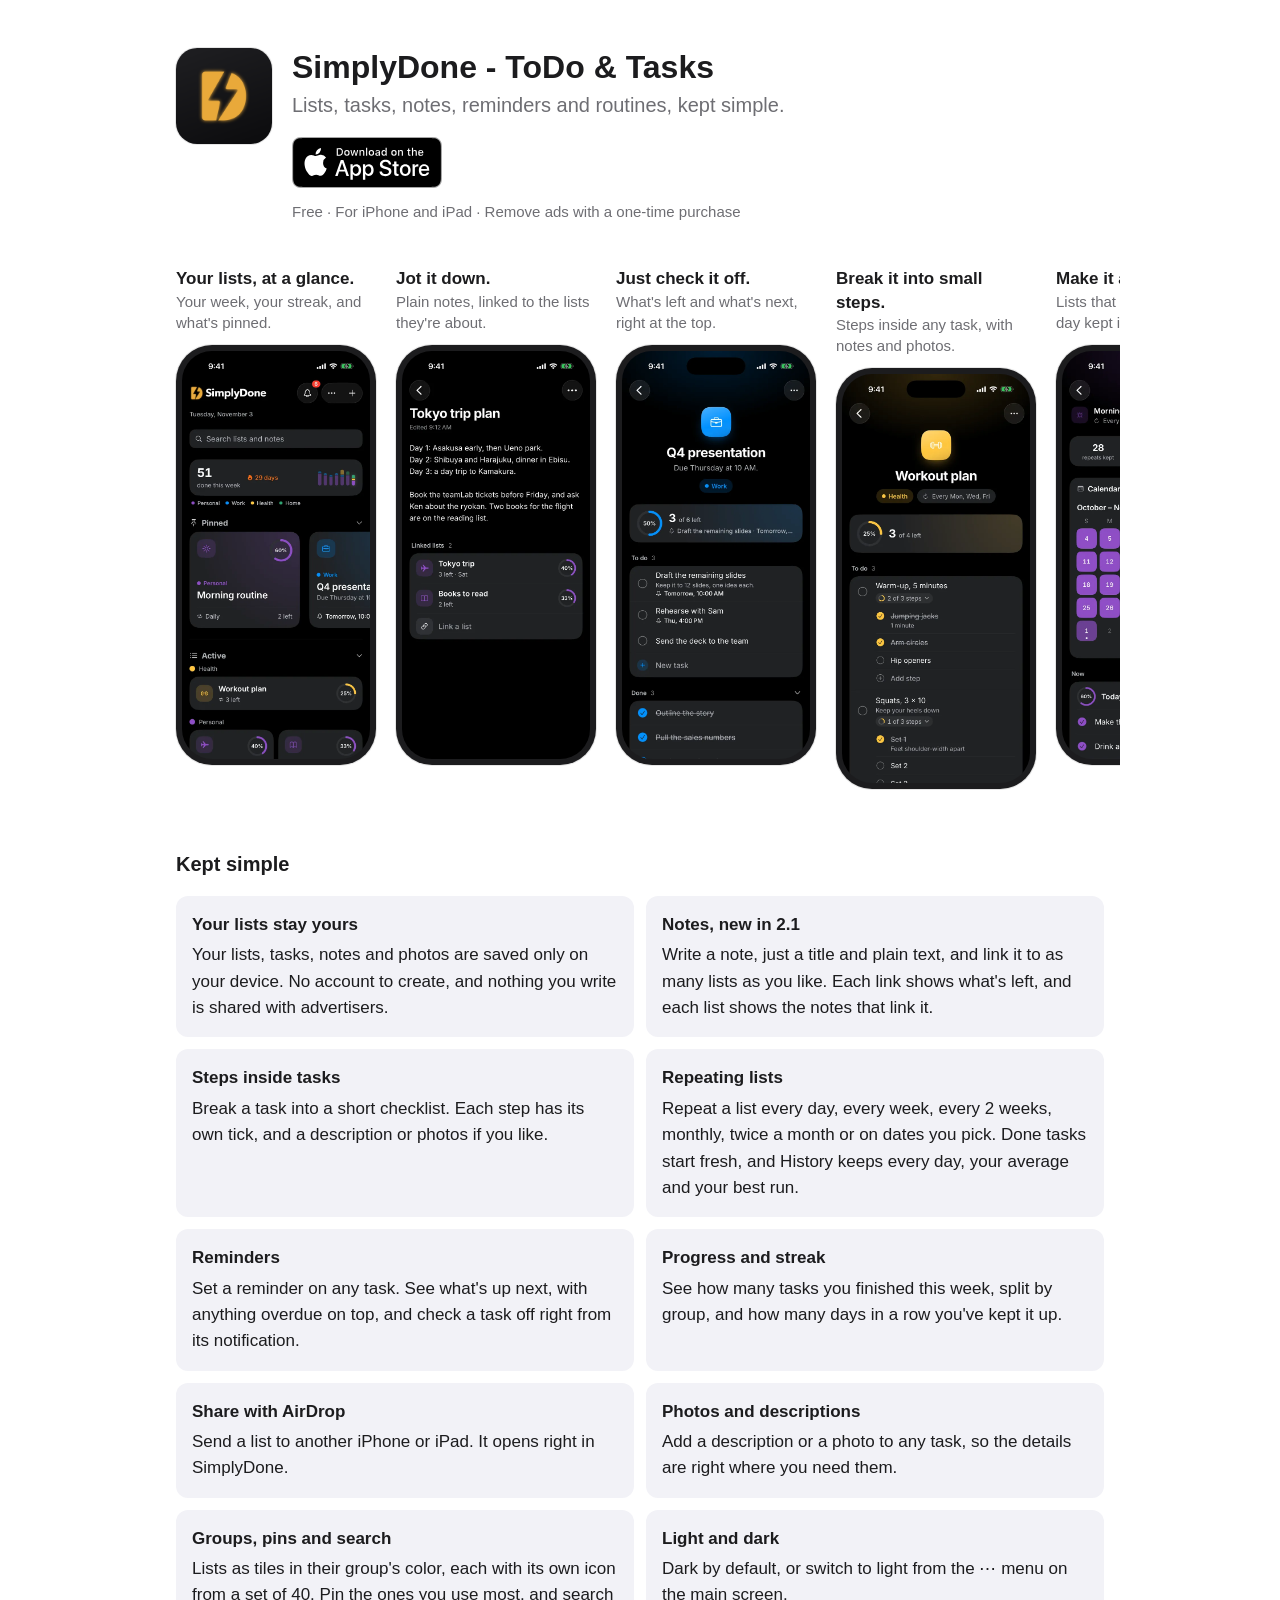
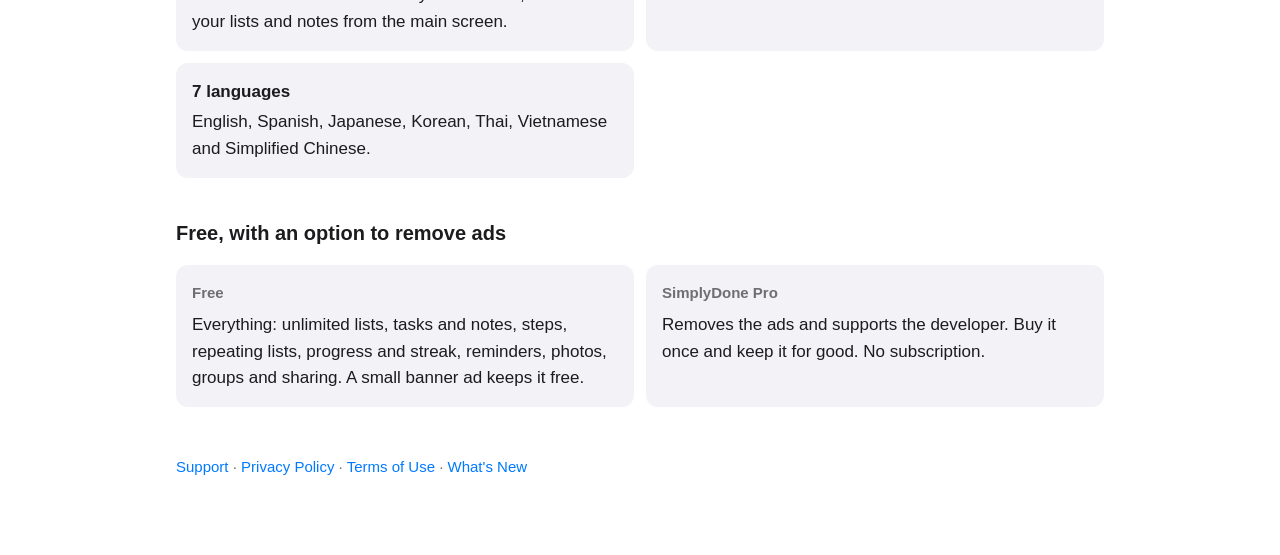
==== commit da0e5ff3: "chore: Site matches 2.1.0, with notes, steps and search - Gallery shows the 9 App Store screens from" ====
--- a/index.html
+++ b/index.html
@@ -4,13 +4,13 @@
     <meta charset="utf-8" />
     <meta name="viewport" content="width=device-width, initial-scale=1" />
     <title>SimplyDone - ToDo &amp; Tasks · Simple To-Do List App for iPhone</title>
-    <meta name="description" content="A simple to-do list app for iPhone and iPad. Lists, tasks, reminders and routines, kept simple. Free, with no account. Your lists stay on your iPhone." />
+    <meta name="description" content="A simple to-do list app for iPhone and iPad. Lists, tasks, notes, reminders and routines, kept simple. Free, with no account. Your lists stay on your iPhone." />
     <link rel="canonical" href="https://simplydevlab.github.io/simplydone-site/" />
     <meta name="apple-itunes-app" content="app-id=6815755294" />
     <meta property="og:type" content="website" />
     <meta property="og:site_name" content="SimplyDone" />
     <meta property="og:title" content="SimplyDone - ToDo &amp; Tasks" />
-    <meta property="og:description" content="Lists, tasks, reminders and routines, kept simple. Free, with no account. Your lists stay on your iPhone." />
+    <meta property="og:description" content="Lists, tasks, notes, reminders and routines, kept simple. Free, with no account. Your lists stay on your iPhone." />
     <meta property="og:url" content="https://simplydevlab.github.io/simplydone-site/" />
     <meta property="og:image" content="https://simplydevlab.github.io/simplydone-site/todo/images/icon.png" />
     <meta property="og:image:alt" content="SimplyDone app icon" />
@@ -23,7 +23,7 @@
         "@context": "https://schema.org",
         "@type": "MobileApplication",
         "name": "SimplyDone - ToDo & Tasks",
-        "description": "Lists, tasks, reminders and routines, kept simple. Free, with no account. Your lists stay on your iPhone.",
+        "description": "Lists, tasks, notes, reminders and routines, kept simple. Free, with no account. Your lists stay on your iPhone.",
         "url": "https://simplydevlab.github.io/simplydone-site/",
         "image": "https://simplydevlab.github.io/simplydone-site/todo/images/icon.png",
         "operatingSystem": "iOS",
@@ -44,7 +44,7 @@
         <img class="app-icon" src="todo/images/icon.png" width="96" height="96" alt="SimplyDone app icon" />
         <div>
           <h1>SimplyDone - ToDo &amp; Tasks</h1>
-          <p class="tagline">Lists, tasks, reminders and routines, kept simple.</p>
+          <p class="tagline">Lists, tasks, notes, reminders and routines, kept simple.</p>
           <a class="store-badge" href="https://apps.apple.com/app/id6815755294">
             <img src="todo/images/app-store-black.svg" width="150" height="50" alt="Download on the App Store" />
           </a>
@@ -54,20 +54,28 @@
 
       <section class="gallery" aria-label="Screenshots">
         <figure>
-          <figcaption><strong>Your lists, at a glance.</strong> Tiles in your groups' colors, pinned up top.</figcaption>
-          <div class="phone"><img src="todo/images/main.webp" width="660" height="1435" alt="The main screen in dark mode: this week's done count and streak, pinned lists as tiles, and active lists in color groups" /></div>
+          <figcaption><strong>Your lists, at a glance.</strong> Your week, your streak, and what's pinned.</figcaption>
+          <div class="phone"><img src="todo/images/main.webp" width="660" height="1435" alt="The main screen: a search field, this week's done count and streak, pinned lists as tiles, and active lists in color groups" /></div>
+        </figure>
+        <figure>
+          <figcaption><strong>Jot it down.</strong> Plain notes, linked to the lists they're about.</figcaption>
+          <div class="phone"><img src="todo/images/notes.webp" width="660" height="1435" alt="A note planning a Tokyo trip, linked to a Tokyo trip list and a Books to read list" loading="lazy" /></div>
         </figure>
         <figure>
           <figcaption><strong>Just check it off.</strong> What's left and what's next, right at the top.</figcaption>
           <div class="phone"><img src="todo/images/check.webp" width="660" height="1435" alt="A work list with 3 of 6 tasks left, its next reminder, and done tasks folded below" loading="lazy" /></div>
         </figure>
         <figure>
+          <figcaption><strong>Break it into small steps.</strong> Steps inside any task, with notes and photos.</figcaption>
+          <div class="phone"><img src="todo/images/steps.webp" width="660" height="1435" alt="A workout list whose tasks open into steps, some ticked, one with a description" loading="lazy" /></div>
+        </figure>
+        <figure>
           <figcaption><strong>Make it a routine.</strong> Lists that repeat, with every day kept in History.</figcaption>
           <div class="phone"><img src="todo/images/routine.webp" width="660" height="1435" alt="History of a daily morning list: a calendar of the days kept, the average done, and the best run" loading="lazy" /></div>
         </figure>
         <figure>
-          <figcaption><strong>See your progress.</strong> Your week by group, and your streak.</figcaption>
-          <div class="phone"><img src="todo/images/progress.webp" width="660" height="1435" alt="The main screen in light mode, with the week's tasks done by group and a 29-day streak" loading="lazy" /></div>
+          <figcaption><strong>Find anything, fast.</strong> One search for your lists and your notes.</figcaption>
+          <div class="phone"><img src="todo/images/search.webp" width="660" height="1435" alt="Searching the main screen for week: two matching lists and two matching notes" loading="lazy" /></div>
         </figure>
         <figure>
           <figcaption><strong>Never miss a thing.</strong> What's up next, and every reminder by day.</figcaption>
@@ -78,8 +86,8 @@
           <div class="phone"><img src="todo/images/icons.webp" width="660" height="1435" alt="Editing a trip list: its icon, group and repeat" loading="lazy" /></div>
         </figure>
         <figure>
-          <figcaption><strong>No sign-up. Just start.</strong> Your lists never leave your iPhone.</figcaption>
-          <div class="phone"><img src="todo/images/start.webp" width="660" height="1435" alt="The welcome screen, with a New list button and ready-made lists to start from" loading="lazy" /></div>
+          <figcaption><strong>No sign-up. Just start.</strong> Your lists and notes never leave your iPhone.</figcaption>
+          <div class="phone"><img src="todo/images/start.webp" width="660" height="1435" alt="The welcome screen, with a New list button, ready-made lists to start from, and Write a note" loading="lazy" /></div>
         </figure>
       </section>
 
@@ -87,11 +95,15 @@
       <div class="features">
         <div class="card">
           <h3>Your lists stay yours</h3>
-          <p>Your lists, tasks and photos are saved only on your device. No account to create, and nothing you write is shared with advertisers.</p>
+          <p>Your lists, tasks, notes and photos are saved only on your device. No account to create, and nothing you write is shared with advertisers.</p>
         </div>
         <div class="card">
-          <h3>Redesigned in 2.0</h3>
-          <p>Your lists as tiles in their group's color, each with its own icon from a set of 40. What's left and what's next, right at the top of every list.</p>
+          <h3>Notes, new in 2.1</h3>
+          <p>Write a note, just a title and plain text, and link it to as many lists as you like. Each link shows what's left, and each list shows the notes that link it.</p>
+        </div>
+        <div class="card">
+          <h3>Steps inside tasks</h3>
+          <p>Break a task into a short checklist. Each step has its own tick, and a description or photos if you like.</p>
         </div>
         <div class="card">
           <h3>Repeating lists</h3>
@@ -114,8 +126,8 @@
           <p>Add a description or a photo to any task, so the details are right where you need them.</p>
         </div>
         <div class="card">
-          <h3>Groups, pins and filters</h3>
-          <p>Color-code lists into groups, pin the ones you use most, and filter to see just what matters.</p>
+          <h3>Groups, pins and search</h3>
+          <p>Lists as tiles in their group's color, each with its own icon from a set of 40. Pin the ones you use most, and search your lists and notes from the main screen.</p>
         </div>
         <div class="card">
           <h3>Light and dark</h3>
@@ -131,7 +143,7 @@
       <div class="features">
         <div class="card">
           <p class="label">Free</p>
-          <p>Everything: unlimited lists and tasks, repeating lists, progress and streak, reminders, photos, groups and sharing. A small banner ad keeps it free.</p>
+          <p>Everything: unlimited lists, tasks and notes, steps, repeating lists, progress and streak, reminders, photos, groups and sharing. A small banner ad keeps it free.</p>
         </div>
         <div class="card">
           <p class="label">SimplyDone Pro</p>
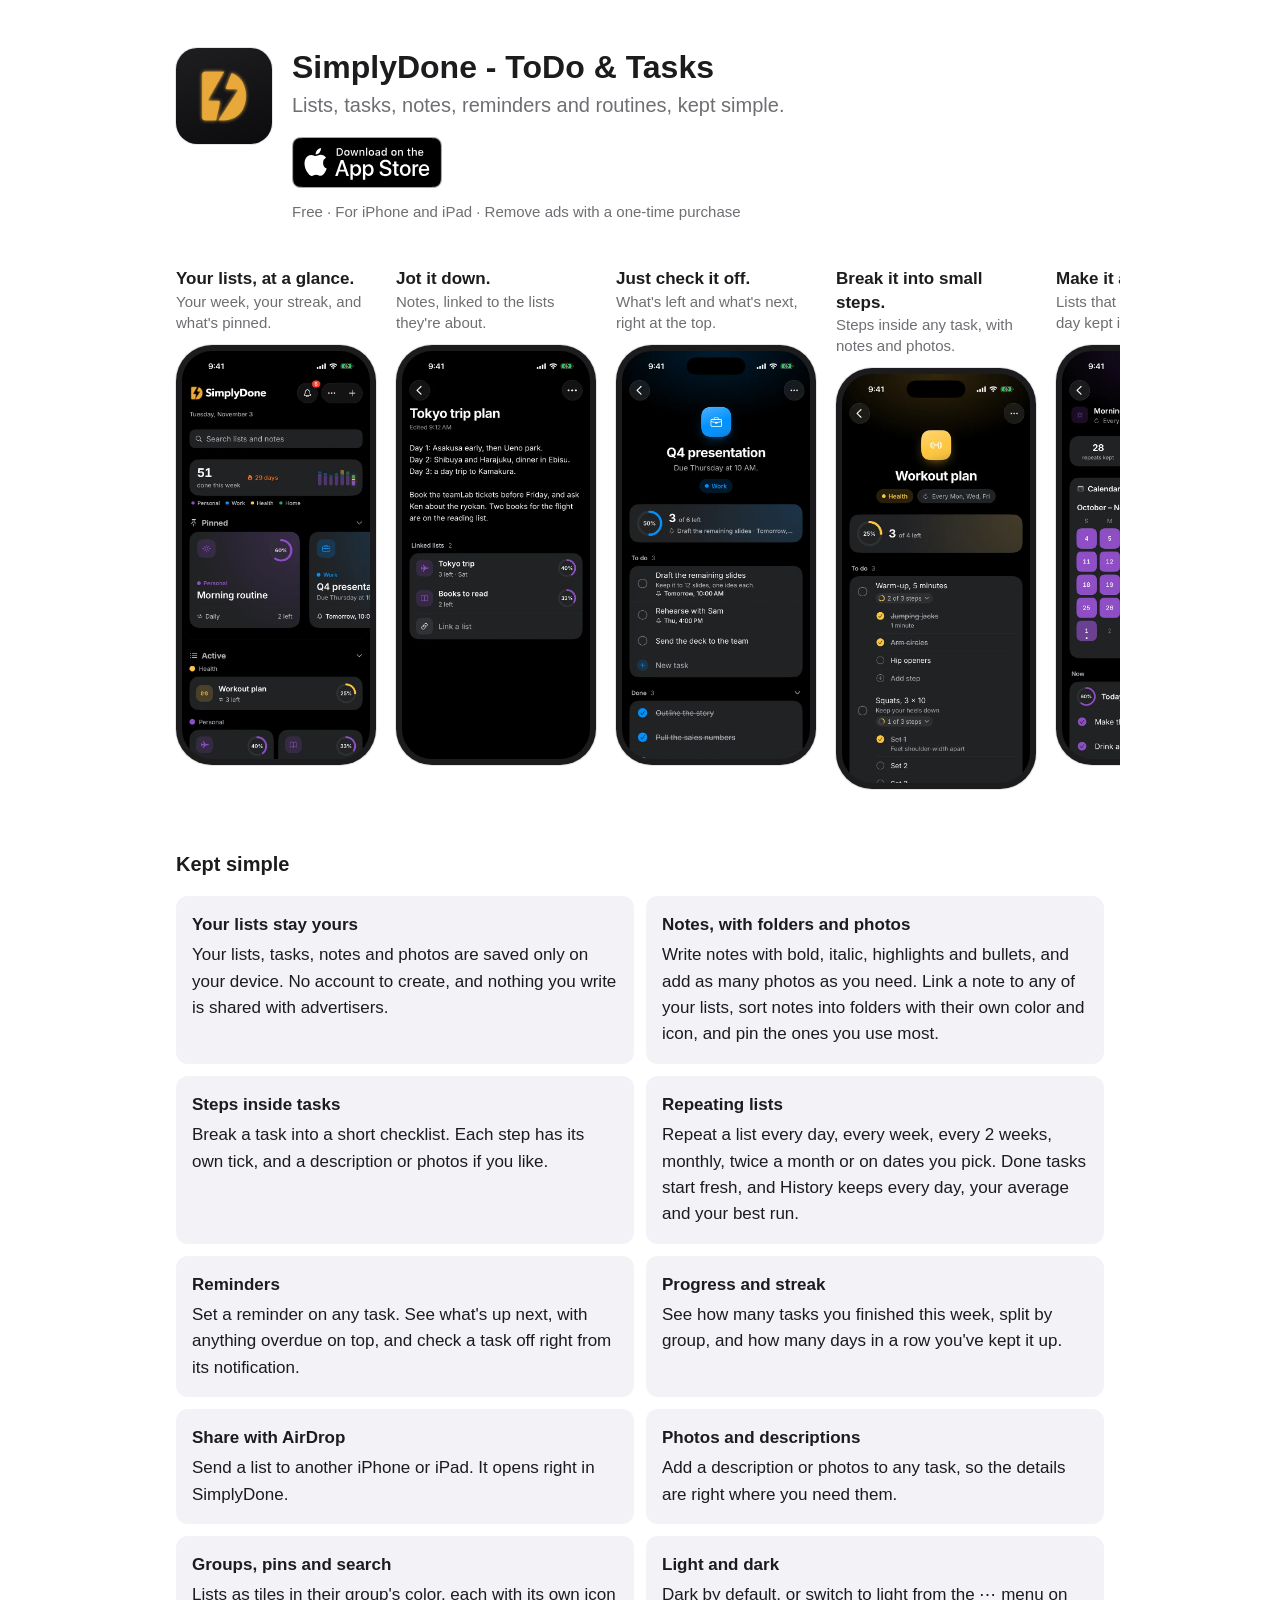
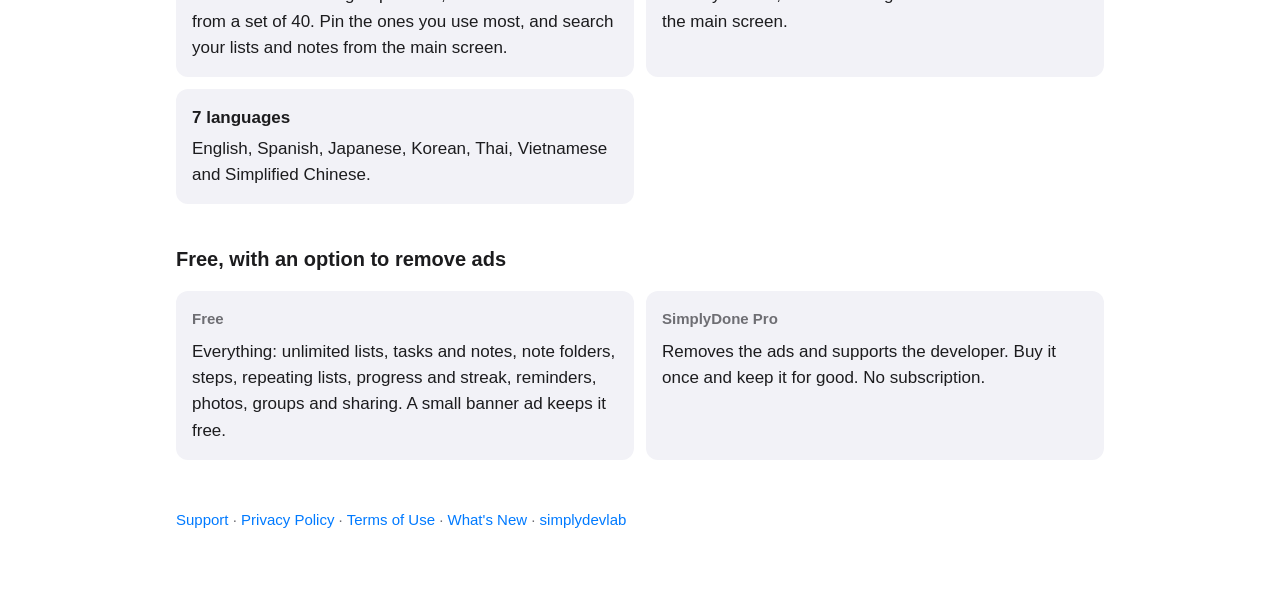
==== commit 6240e9eb: "chore: Landing, Support and Privacy match 2.2.0, and a simplydevlab link in every footer - Landing: " ====
--- a/index.html
+++ b/index.html
@@ -58,7 +58,7 @@
           <div class="phone"><img src="todo/images/main.webp" width="660" height="1435" alt="The main screen: a search field, this week's done count and streak, pinned lists as tiles, and active lists in color groups" /></div>
         </figure>
         <figure>
-          <figcaption><strong>Jot it down.</strong> Plain notes, linked to the lists they're about.</figcaption>
+          <figcaption><strong>Jot it down.</strong> Notes, linked to the lists they're about.</figcaption>
           <div class="phone"><img src="todo/images/notes.webp" width="660" height="1435" alt="A note planning a Tokyo trip, linked to a Tokyo trip list and a Books to read list" loading="lazy" /></div>
         </figure>
         <figure>
@@ -98,8 +98,8 @@
           <p>Your lists, tasks, notes and photos are saved only on your device. No account to create, and nothing you write is shared with advertisers.</p>
         </div>
         <div class="card">
-          <h3>Notes, new in 2.1</h3>
-          <p>Write a note, just a title and plain text, and link it to as many lists as you like. Each link shows what's left, and each list shows the notes that link it.</p>
+          <h3>Notes, with folders and photos</h3>
+          <p>Write notes with bold, italic, highlights and bullets, and add as many photos as you need. Link a note to any of your lists, sort notes into folders with their own color and icon, and pin the ones you use most.</p>
         </div>
         <div class="card">
           <h3>Steps inside tasks</h3>
@@ -123,7 +123,7 @@
         </div>
         <div class="card">
           <h3>Photos and descriptions</h3>
-          <p>Add a description or a photo to any task, so the details are right where you need them.</p>
+          <p>Add a description or photos to any task, so the details are right where you need them.</p>
         </div>
         <div class="card">
           <h3>Groups, pins and search</h3>
@@ -143,7 +143,7 @@
       <div class="features">
         <div class="card">
           <p class="label">Free</p>
-          <p>Everything: unlimited lists, tasks and notes, steps, repeating lists, progress and streak, reminders, photos, groups and sharing. A small banner ad keeps it free.</p>
+          <p>Everything: unlimited lists, tasks and notes, note folders, steps, repeating lists, progress and streak, reminders, photos, groups and sharing. A small banner ad keeps it free.</p>
         </div>
         <div class="card">
           <p class="label">SimplyDone Pro</p>
@@ -152,7 +152,7 @@
       </div>
 
       <footer>
-        <p><a href="todo/support/">Support</a> · <a href="todo/privacy/">Privacy Policy</a> · <a href="todo/terms/">Terms of Use</a> · <a href="todo/changelog/">What's New</a></p>
+        <p><a href="todo/support/">Support</a> · <a href="todo/privacy/">Privacy Policy</a> · <a href="todo/terms/">Terms of Use</a> · <a href="todo/changelog/">What's New</a> · <a href="https://simplydevlab.github.io/">simplydevlab</a></p>
       </footer>
     </main>
   </body>
